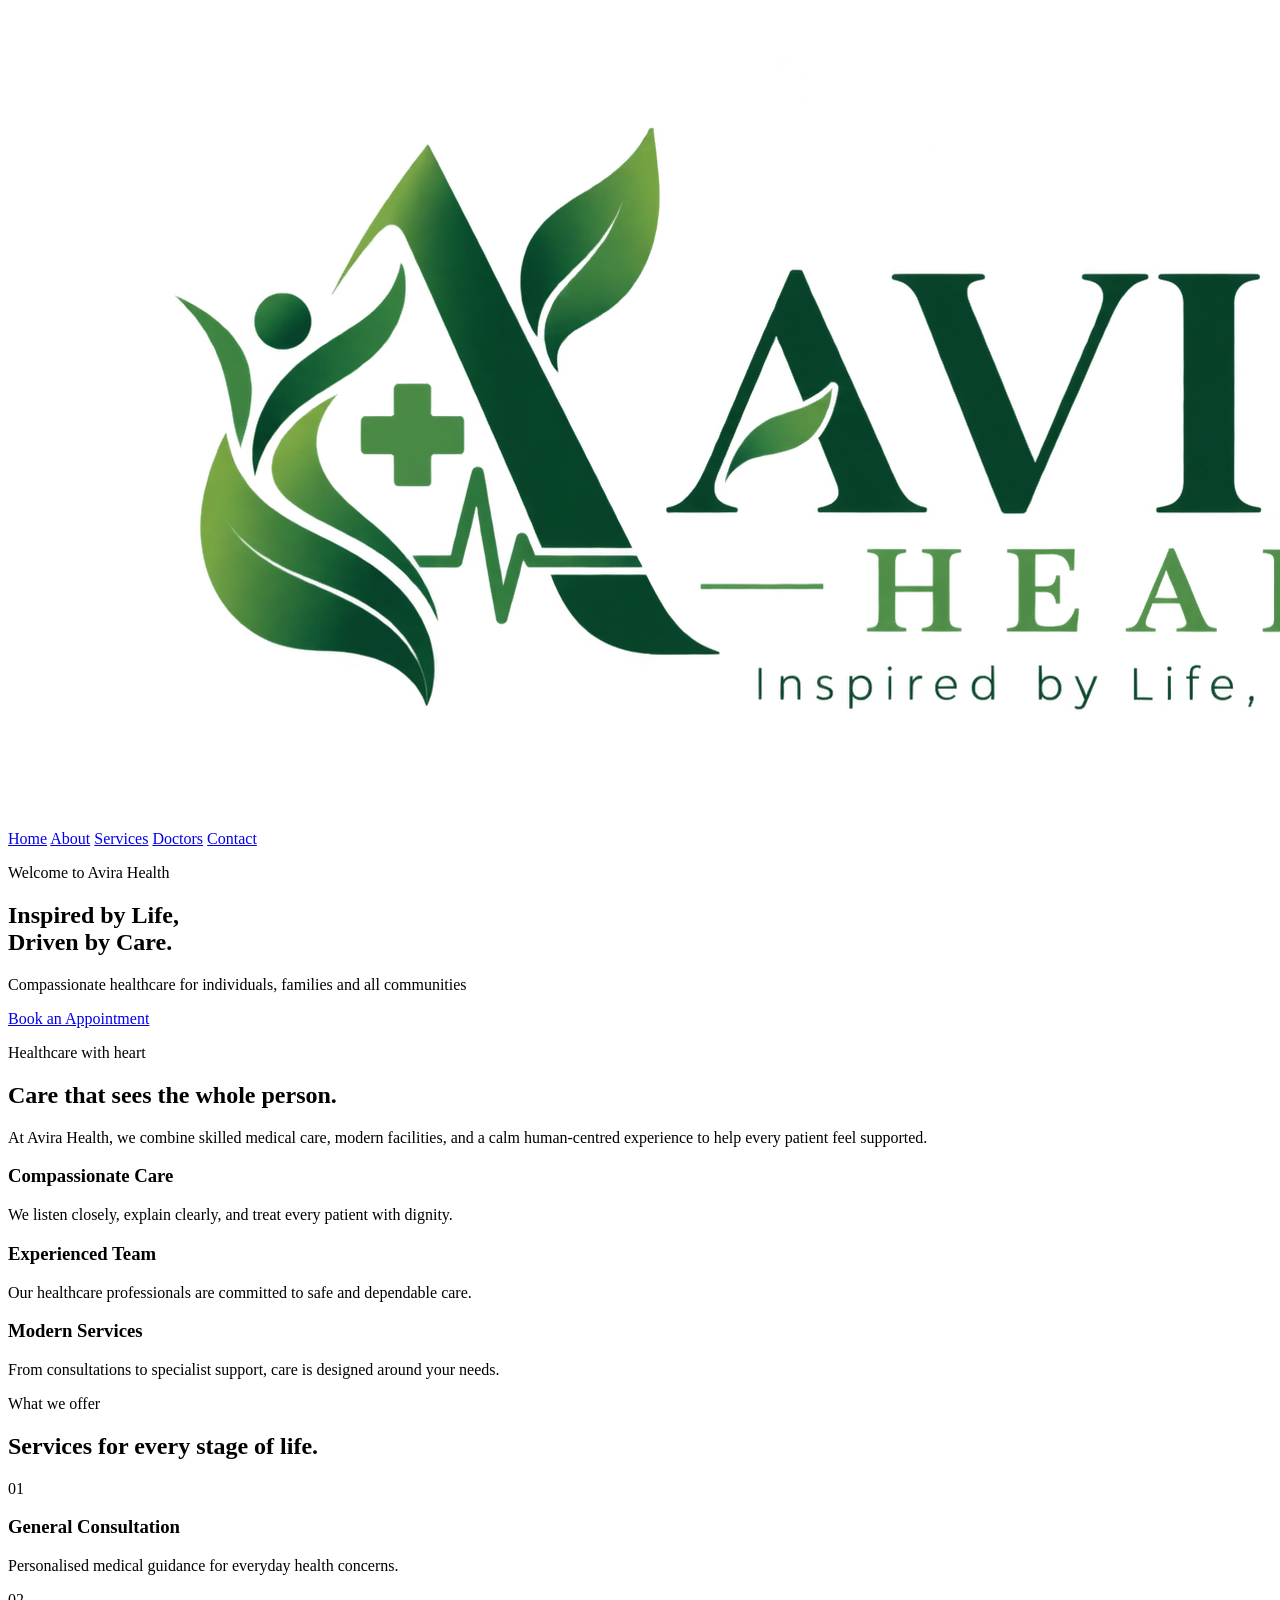
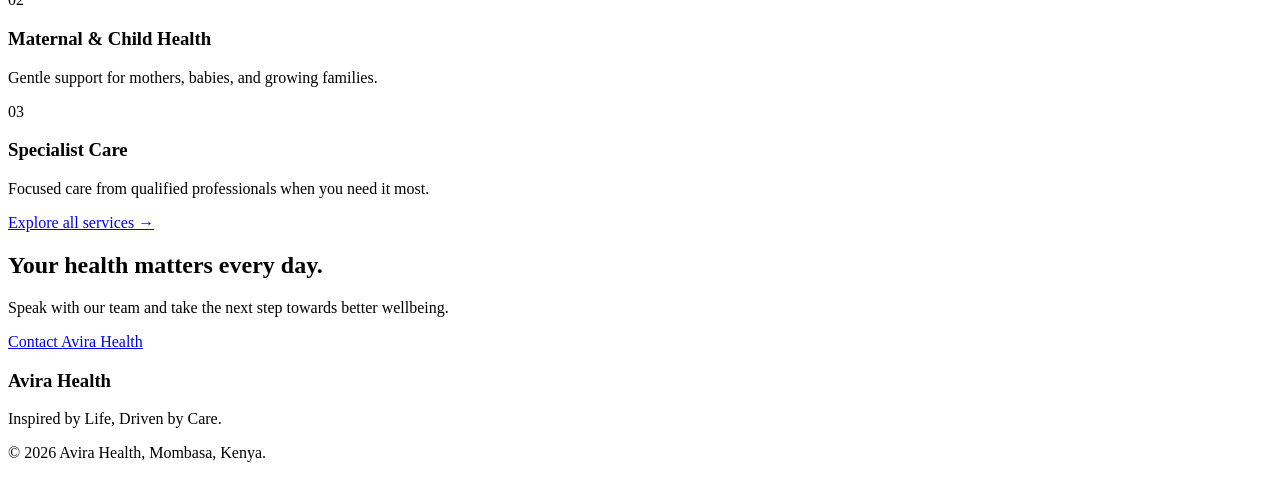
==== index.html @ 93c951a4 "first commit" ====
<!DOCTYPE html>
<html lang="en">
<head>
  <meta charset="UTF-8">
  <meta name="viewport" content="width=device-width, initial-scale=1.0">
  <title>Avira Health | Inspired by Life, Driven by Care</title>
  <link rel="stylesheet" href="css/style.css">
</head>
<body>

  <header class="header">
    <a href="index.html" class="logo">
      <img src="Images/avira-logo.png" alt="logo">
    </a>

    <nav class="navigation">
      <a href="index.html" class="active">Home</a>
      <a href="about.html">About</a>
      <a href="services.html">Services</a>
      <a href="doctors.html">Doctors</a>
      <a href="contacts.html">Contact</a>
    </nav>
  </header>

  <main>
    <section class="hero">
      <div class="hero-content">
        <p class="eyebrow">Welcome to Avira Health</p>
        <h1>Inspired by Life,<br>Driven by Care.</h1>
        <p>
           Compassionate healthcare for individuals, families
          and all communities
        </p>
        <a href="contacts.html" class="button">Book an Appointment</a>
      </div>
    </section>

    <section class="section intro-section">
      <div class="section-heading">
        <p class="eyebrow">Healthcare with heart</p>
        <h2>Care that sees the whole person.</h2>
        <p>
          At Avira Health, we combine skilled medical care, modern facilities,
          and a calm human-centred experience to help every patient feel supported.
        </p>
      </div>

      <div class="feature-grid">
        <article class="feature-card">
          <h3>Compassionate Care</h3>
          <p>We listen closely, explain clearly, and treat every patient with dignity.</p>
        </article>

        <article class="feature-card">
          <h3>Experienced Team</h3>
          <p>Our healthcare professionals are committed to safe and dependable care.</p>
        </article>

        <article class="feature-card">
          <h3>Modern Services</h3>
          <p>From consultations to specialist support, care is designed around your needs.</p>
        </article>
      </div>
    </section>

    <section class="section services-preview">
      <div class="section-heading">
        <p class="eyebrow">What we offer</p>
        <h2>Services for every stage of life.</h2>
      </div>

      <div class="service-grid">
        <article class="service-card">
          <span>01</span>
          <h3>General Consultation</h3>
          <p>Personalised medical guidance for everyday health concerns.</p>
        </article>

        <article class="service-card">
          <span>02</span>
          <h3>Maternal & Child Health</h3>
          <p>Gentle support for mothers, babies, and growing families.</p>
        </article>

        <article class="service-card">
          <span>03</span>
          <h3>Specialist Care</h3>
          <p>Focused care from qualified professionals when you need it most.</p>
        </article>
      </div>

      <a href="services.html" class="text-link">Explore all services →</a>
    </section>

    <section class="cta-section">
      <h2>Your health matters every day.</h2>
      <p>Speak with our team and take the next step towards better wellbeing.</p>
      <a href="contacts.html" class="button button-light">Contact Avira Health</a>
    </section>
  </main>

  <footer class="footer">
    <div>
      <h3>Avira Health</h3>
      <p>Inspired by Life, Driven by Care.</p>
    </div>

    <p>© 2026 Avira Health, Mombasa, Kenya.</p>
  </footer>

</body>
</html>
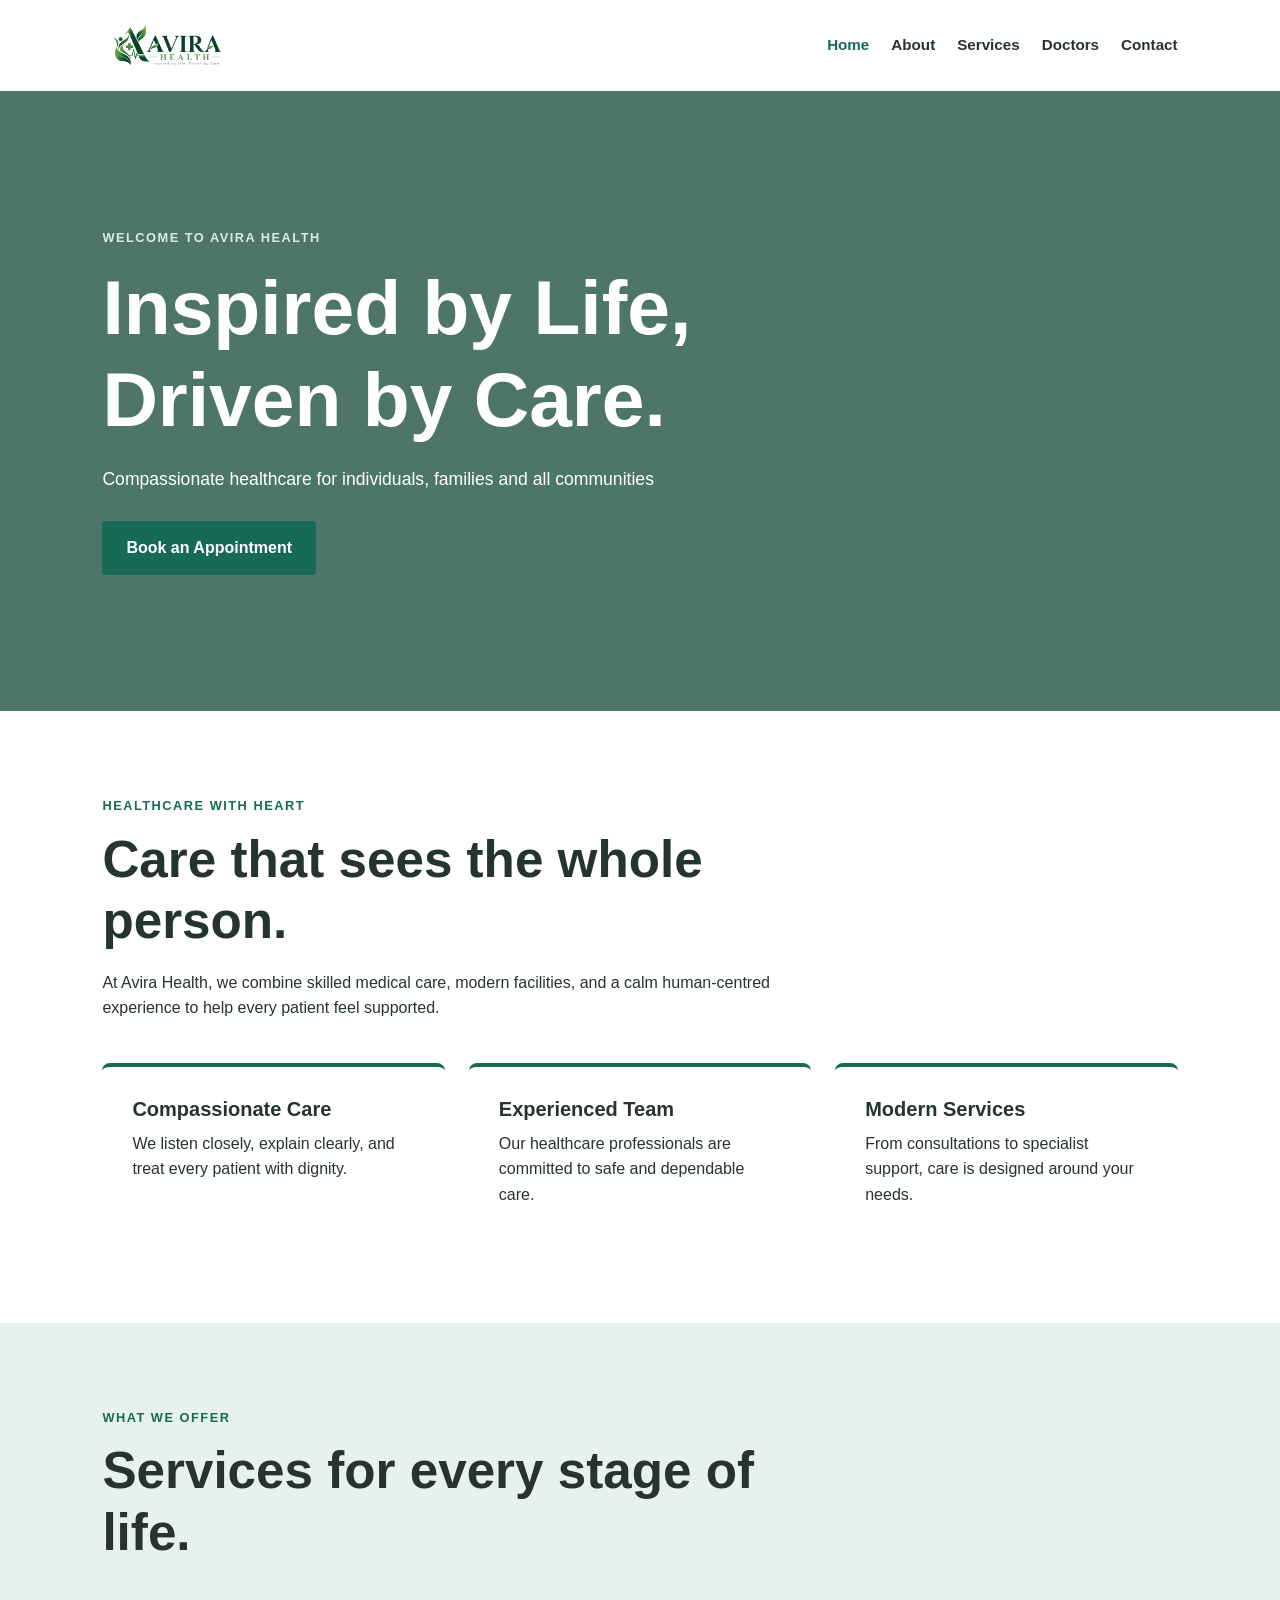
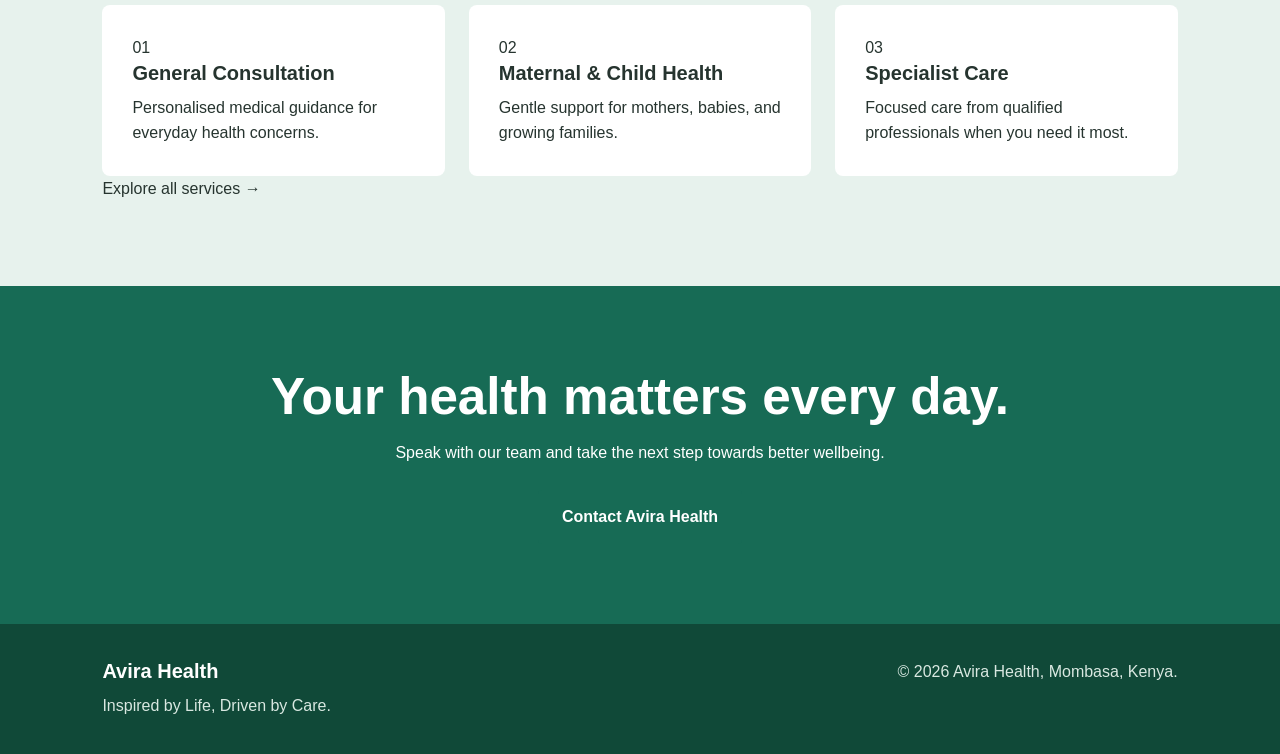
==== commit f6df6389: "fix paths" ====
--- a/index.html
+++ b/index.html
@@ -4,7 +4,7 @@
   <meta charset="UTF-8">
   <meta name="viewport" content="width=device-width, initial-scale=1.0">
   <title>Avira Health | Inspired by Life, Driven by Care</title>
-  <link rel="stylesheet" href="css/style.css">
+  <link rel="stylesheet" href="CSS/style.css">
 </head>
 <body>
 
--- a/CSS/style.css
+++ b/CSS/style.css
@@ -0,0 +1,475 @@
+* {
+  box-sizing: border-box;
+  margin: 0;
+  padding: 0;
+}
+
+:root {
+  --green: #176b55;
+  --dark-green: #104938;
+  --soft-green: #e7f2ed;
+  --cream: #f8fbf9;
+  --white: #ffffff;
+  --text: #26342f;
+  --muted: #687770;
+}
+
+body {
+  font-family: Arial, Helvetica, sans-serif;
+  color: var(--text);
+  background: var(--cream);
+  line-height: 1.6;
+}
+
+a {
+  color: inherit;
+  text-decoration: none;
+}
+
+.header {
+  display: flex;
+  align-items: center;
+  justify-content: space-between;
+  padding: 18px 8%;
+  background: var(--white);
+}
+
+.logo img {
+  display: block;
+  width: 130px;
+  max-height: 75px;
+  object-fit: contain;
+}
+
+.navigation {
+  display: flex;
+  flex-wrap: wrap;
+  gap: 22px;
+}
+
+.navigation a {
+  font-size: 0.95rem;
+  font-weight: bold;
+  color: var(--text);
+}
+
+.navigation a:hover,
+.navigation .active {
+  color: var(--green);
+}
+
+.hero {
+  min-height: 620px;
+  display: flex;
+  align-items: center;
+  padding: 80px 8%;
+  color: var(--white);
+  background:
+    linear-gradient(rgba(12, 65, 49, 0.72), rgba(12, 65, 49, 0.72)),
+    url("../images/hero.jpg.jpg") center/cover;
+}
+
+.hero-content {
+  max-width: 650px;
+}
+
+.eyebrow {
+  margin-bottom: 12px;
+  color: var(--green);
+  font-size: 0.8rem;
+  font-weight: bold;
+  letter-spacing: 1.5px;
+  text-transform: uppercase;
+}
+
+.hero .eyebrow {
+  color: #d2f0e2;
+}
+
+h1,
+h2,
+h3 {
+  line-height: 1.2;
+}
+
+h1 {
+  margin-bottom: 20px;
+  font-size: clamp(2.6rem, 6vw, 5rem);
+}
+
+h2 {
+  margin-bottom: 18px;
+  font-size: clamp(2rem, 4vw, 3.2rem);
+}
+
+h3 {
+  margin-bottom: 10px;
+  font-size: 1.25rem;
+}
+
+.hero p:not(.eyebrow) {
+  max-width: 560px;
+  margin-bottom: 28px;
+  font-size: 1.1rem;
+}
+
+.button {
+  display: inline-block;
+  padding: 14px 24px;
+  border: none;
+  border-radius: 4px;
+  background: var(--green);
+  color: var(--white);
+  cursor: pointer;
+  font-weight: bold;
+}
+
+.button:hover {
+  background: var(--dark-green);
+}
+
+.section {
+  padding: 85px 8%;
+}
+
+.intro-section,
+.values-section {
+  background: var(--white);
+}
+
+.section-heading {
+  max-width: 700px;
+  margin-bottom: 42px;
+}
+
+.feature-grid,
+.service-grid,
+.doctor-grid {
+  display: grid;
+  grid-template-columns: repeat(3, 1fr);
+  gap: 24px;
+}
+
+.feature-card,
+.service-card {
+  padding: 30px;
+  border-radius: 8px;
+  background: var(--white);
+}
+
+.feature-card {
+  border-top: 4px solid var(--green);
+}
+
+.services-preview {
+  background: var(--soft-green);
+}
+
+.cta-section {
+  padding: 80px 8%;
+  text-align: center;
+  color: var(--white);
+  background: var(--green);
+}
+
+.cta-section h2 {
+  margin-bottom: 12px;
+}
+
+.cta-section p {
+  margin-bottom: 25px;
+}
+
+.footer {
+  display: flex;
+  justify-content: space-between;
+  gap: 20px;
+  padding: 35px 8%;
+  color: #d9e8e1;
+  background: var(--dark-green);
+}
+
+.footer h3 {
+  color: var(--white);
+}
+
+.page-banner {
+  padding: 100px 8%;
+  text-align: center;
+  color: var(--white);
+  background: var(--dark-green);
+  background:
+    linear-gradient(rgba(16, 73, 56, 0.72), rgba(16, 73, 56, 0.72)),
+    url("../images/mombasa.jpg.jpg") center/cover;
+}
+
+.page-banner h1 {
+  margin-bottom: 14px;
+  font-size: clamp(3rem, 6vw, 5rem);
+}
+
+.page-subtitle {
+  font-size: 1.1rem;
+  color: #cfe7da;
+}
+
+.two-column,
+.contact-layout {
+  display: grid;
+  grid-template-columns: 1fr 1fr;
+  align-items: center;
+  gap: 60px;
+}
+
+.two-column img {
+  width: 100%;
+  min-height: 380px;
+  border-radius: 8px;
+  object-fit: cover;
+}
+
+.doctor-card {
+  overflow: hidden;
+  border-radius: 8px;
+  background: var(--white);
+  text-align: center;
+}
+
+.doctor-card img {
+  width: 100%;
+  height: 330px;
+  object-fit: cover;
+}
+
+.doctor-card h3 {
+  margin: 22px 16px 6px;
+}
+
+.doctor-card p {
+  margin-bottom: 25px;
+  color: var(--muted);
+}
+
+.contact-details p {
+  margin: 14px 0;
+}
+
+.contact-form {
+  display: grid;
+  gap: 18px;
+  padding: 30px;
+  border-radius: 8px;
+  background: var(--white);
+}
+
+.contact-form label {
+  display: grid;
+  gap: 7px;
+  font-weight: bold;
+}
+
+.contact-form input,
+.contact-form textarea {
+  width: 100%;
+  padding: 12px;
+  border: 1px solid #cbd6d0;
+  border-radius: 4px;
+  font: inherit;
+}
+
+.contact-form textarea {
+  resize: vertical;
+}
+
+/* SERVICES PAGE */
+
+.services-list {
+  max-width: 1100px;
+  margin: 0 auto;
+}
+
+.service-row {
+  margin-bottom: 50px;
+  overflow: hidden;
+  border-radius: 14px;
+  background: var(--white);
+  box-shadow: 0 10px 28px rgba(16, 73, 56, 0.10);
+}
+
+.service-row h2 {
+  margin: 0;
+  padding: 26px 30px 18px;
+  color: var(--green);
+  text-align: center;
+  font-size: 2rem;
+}
+
+.service-content {
+  display: grid;
+  grid-template-columns: 1fr 1fr;
+  min-height: 320px;
+}
+
+.service-content img {
+  display: block;
+  width: 100%;
+  height: 320px;
+  object-fit: cover;
+}
+
+.service-description {
+  display: flex;
+  flex-direction: column;
+  justify-content: center;
+  padding: 40px;
+  background: #f5faf7;
+  border-left: 5px solid var(--green);
+}
+
+.service-description p {
+  margin: 0 0 24px;
+  font-size: 1.05rem;
+  color: #3e5148;
+}
+
+.service-description .button {
+  align-self: flex-start;
+}
+
+/* PHONE DESIGN */
+
+@media (max-width: 800px) {
+  .header,
+  .footer {
+    flex-direction: column;
+    align-items: flex-start;
+  }
+
+  .feature-grid,
+  .service-grid,
+  .doctor-grid,
+  .two-column,
+  .contact-layout,
+  .service-content {
+    grid-template-columns: 1fr;
+  }
+
+  .hero {
+    min-height: 540px;
+  }
+
+  .section,
+  .cta-section,
+  .page-banner {
+    padding: 65px 7%;
+  }
+
+  .service-content img {
+    height: 240px;
+  }
+
+  .service-description {
+    padding: 30px;
+    border-top: 5px solid var(--green);
+    border-left: none;
+  }
+  /* DOCTORS PAGE */
+
+.team-hero {
+  display: grid;
+  min-height: 460px;
+  place-items: center;
+  padding: 80px 8%;
+  text-align: center;
+  color: #ffffff;
+  background:
+    linear-gradient(rgba(16, 73, 56, 0.72), rgba(16, 73, 56, 0.72)),
+    url("../images/hospital.jpg.") center/cover;
+}
+
+.team-hero-content {
+  max-width: 760px;
+}
+
+.team-hero h1 {
+  margin-bottom: 14px;
+  font-size: clamp(3rem, 6vw, 5rem);
+}
+
+.team-hero p {
+  color: #d9eee4;
+  font-size: 1.15rem;
+}
+
+.team-heading {
+  margin-right: auto;
+  margin-left: auto;
+  text-align: center;
+}
+
+.highlighted-team {
+  background: #ffffff;
+}
+
+.team-photo-section {
+  padding-top: 0;
+  text-align: center;
+}
+
+.team-photo-section img {
+  display: block;
+  width: 100%;
+  max-width: 1100px;
+  height: 440px;
+  margin: 0 auto 45px;
+  border-radius: 14px;
+  object-fit: cover;
+}
+
+.team-message {
+  max-width: 760px;
+  margin: 0 auto;
+}
+
+.team-message p:not(.eyebrow) {
+  font-size: 1.05rem;
+}
+
+@media (max-width: 800px) {
+  .team-hero {
+    min-height: 360px;
+  }
+
+  .team-photo-section img {
+    height: 260px;
+  }
+}
+.team-photo-section {
+  padding-top: 0;
+  text-align: center;
+}
+
+.team-image-frame {
+  width: 100%;
+  max-width: 820px;
+  height: 450px;
+  margin: 0 auto 45px;
+  overflow: hidden;
+  border-radius: 14px;
+  box-shadow: 0 10px 28px rgba(16, 73, 56, 0.15);
+}
+
+.team-image-frame img {
+  display: block;
+  width: 100%;
+  height: 100%;
+  object-fit: cover;
+  object-position: center 75%;
+}
+
+@media (max-width: 800px) {
+  .team-image-frame {
+    height: 280px;
+  }
+}
+}
